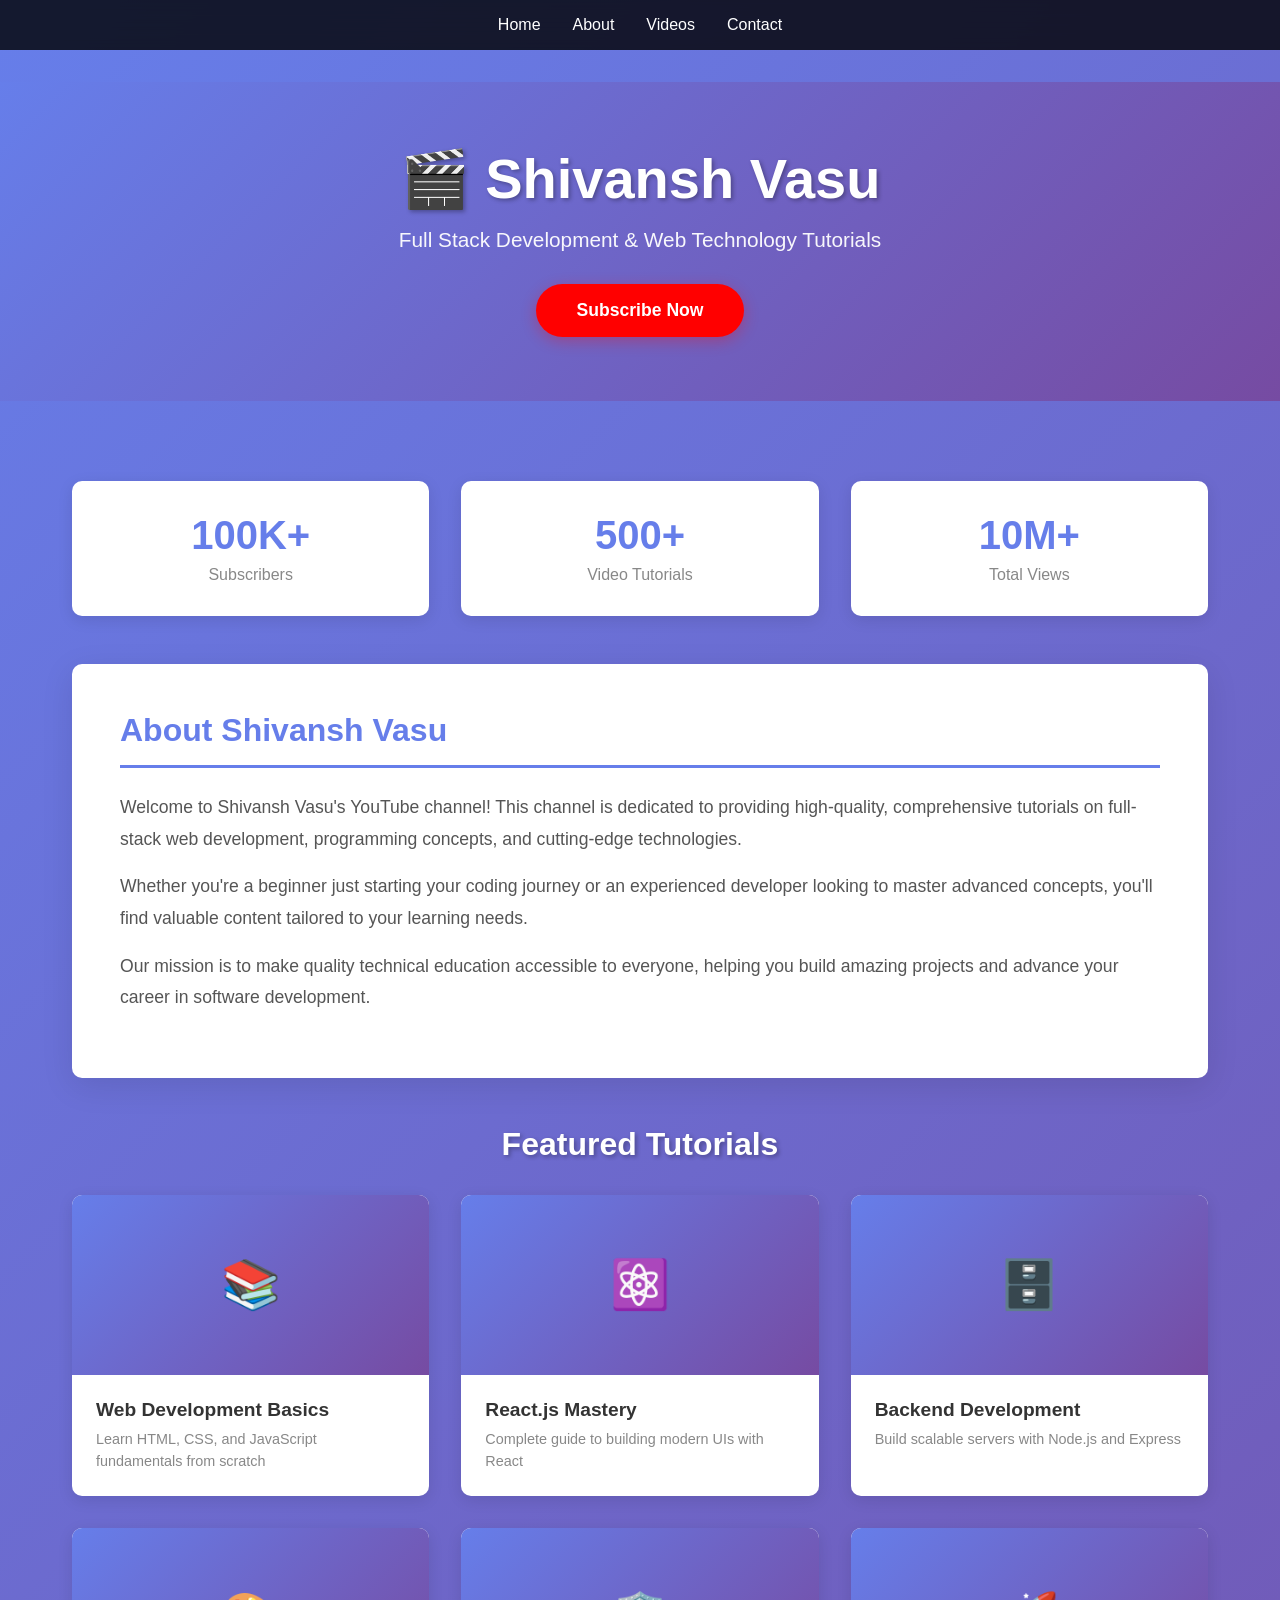
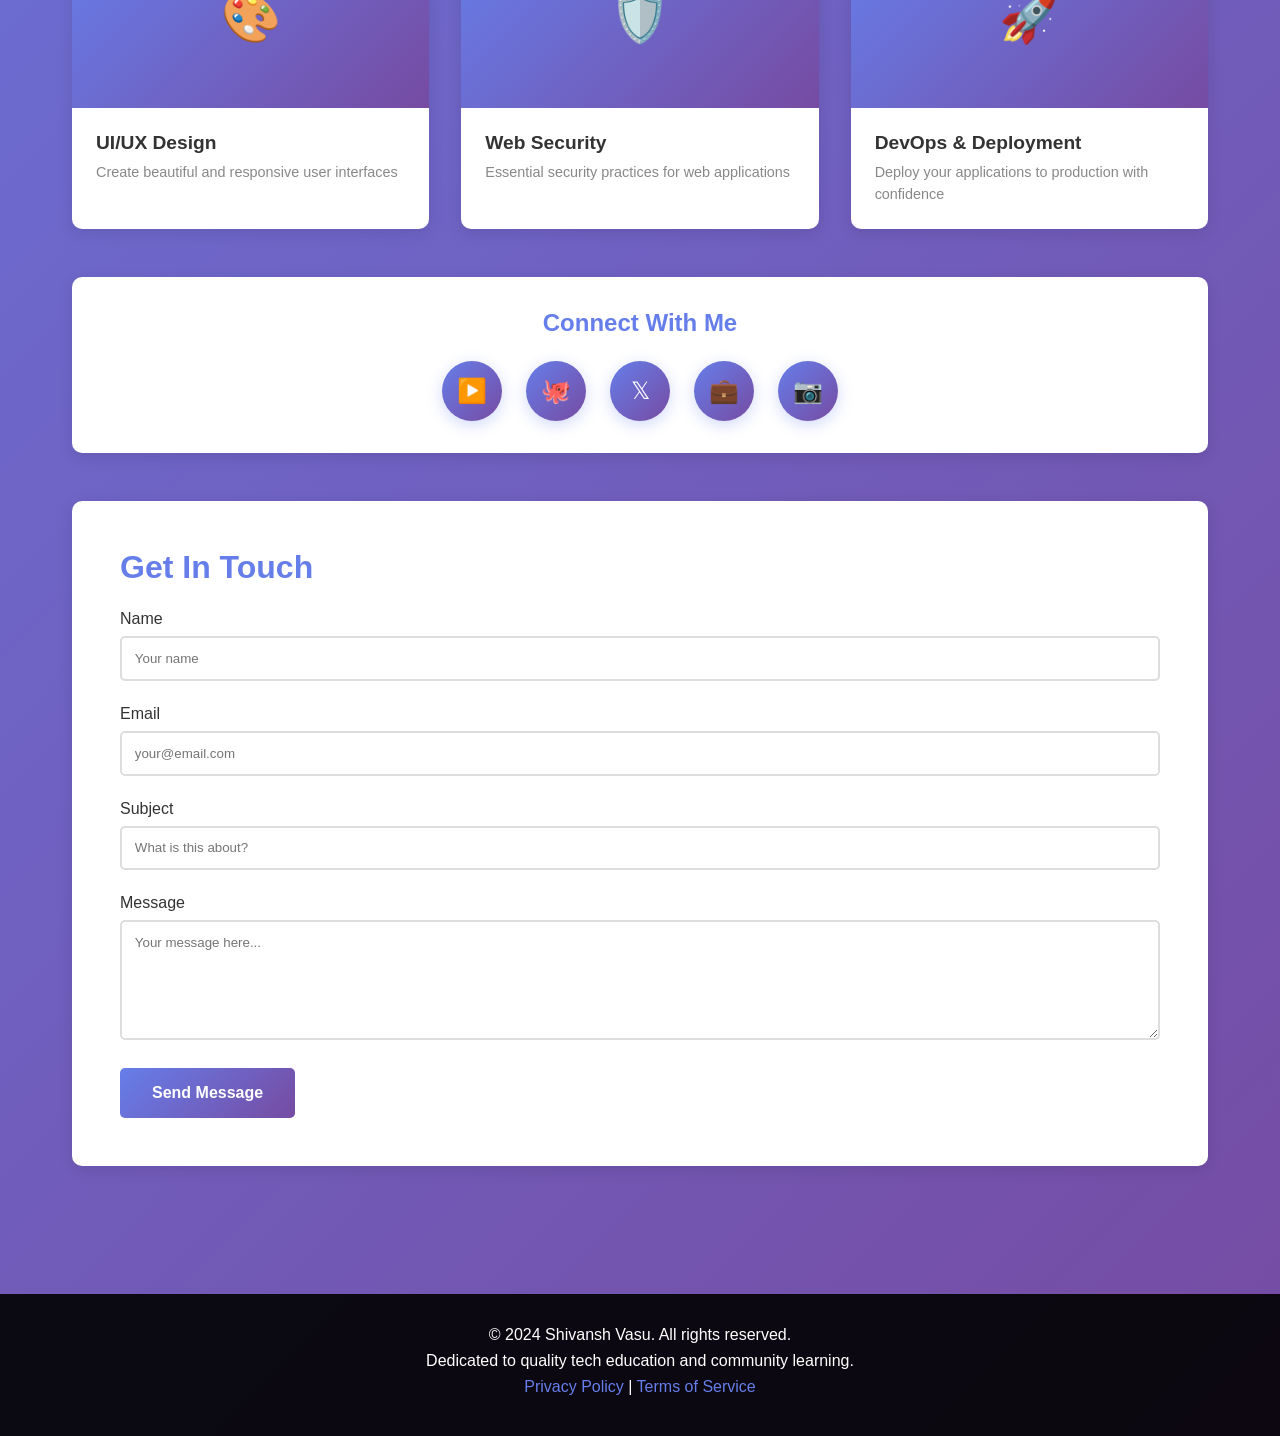
==== shivansh-vasu-yt.html @ b32cb769 "shivansh website" ====
<!DOCTYPE html>
<html lang="en">
<head>
    <meta charset="UTF-8">
    <meta name="viewport" content="width=device-width, initial-scale=1.0">
    <title>Shivansh Vasu - YouTube Channel</title>
    <style>
        * {
            margin: 0;
            padding: 0;
            box-sizing: border-box;
        }

        body {
            font-family: 'Segoe UI', Tahoma, Geneva, Verdana, sans-serif;
            background: linear-gradient(135deg, #667eea 0%, #764ba2 100%);
            min-height: 100vh;
            color: #333;
        }

        /* Navigation */
        nav {
            background: rgba(0, 0, 0, 0.8);
            padding: 1rem 2rem;
            position: sticky;
            top: 0;
            z-index: 100;
            backdrop-filter: blur(10px);
        }

        nav ul {
            list-style: none;
            display: flex;
            justify-content: center;
            gap: 2rem;
            max-width: 1200px;
            margin: 0 auto;
        }

        nav a {
            color: #fff;
            text-decoration: none;
            font-weight: 500;
            transition: color 0.3s ease;
        }

        nav a:hover {
            color: #ff0000;
        }

        /* Header Section */
        .header {
            background: linear-gradient(135deg, #667eea 0%, #764ba2 100%);
            color: white;
            padding: 4rem 2rem;
            text-align: center;
            margin-top: 2rem;
        }

        .header h1 {
            font-size: 3.5rem;
            margin-bottom: 1rem;
            text-shadow: 2px 2px 4px rgba(0, 0, 0, 0.3);
            animation: slideDown 0.8s ease;
        }

        @keyframes slideDown {
            from {
                opacity: 0;
                transform: translateY(-30px);
            }
            to {
                opacity: 1;
                transform: translateY(0);
            }
        }

        .header p {
            font-size: 1.3rem;
            margin-bottom: 2rem;
            opacity: 0.95;
        }

        .subscribe-btn {
            background: #ff0000;
            color: white;
            border: none;
            padding: 1rem 2.5rem;
            font-size: 1.1rem;
            border-radius: 50px;
            cursor: pointer;
            transition: all 0.3s ease;
            font-weight: bold;
            box-shadow: 0 4px 15px rgba(255, 0, 0, 0.3);
        }

        .subscribe-btn:hover {
            background: #cc0000;
            transform: translateY(-3px);
            box-shadow: 0 6px 20px rgba(255, 0, 0, 0.4);
        }

        /* Container */
        .container {
            max-width: 1200px;
            margin: 0 auto;
            padding: 2rem;
        }

        /* About Section */
        .about {
            background: white;
            padding: 3rem;
            border-radius: 10px;
            margin: 3rem 0;
            box-shadow: 0 8px 32px rgba(0, 0, 0, 0.1);
            animation: fadeIn 1s ease;
        }

        @keyframes fadeIn {
            from {
                opacity: 0;
                transform: translateY(20px);
            }
            to {
                opacity: 1;
                transform: translateY(0);
            }
        }

        .about h2 {
            color: #667eea;
            font-size: 2rem;
            margin-bottom: 1.5rem;
            border-bottom: 3px solid #667eea;
            padding-bottom: 1rem;
        }

        .about p {
            font-size: 1.1rem;
            line-height: 1.8;
            color: #555;
            margin-bottom: 1rem;
        }

        /* Stats Section */
        .stats {
            display: grid;
            grid-template-columns: repeat(auto-fit, minmax(250px, 1fr));
            gap: 2rem;
            margin: 3rem 0;
        }

        .stat-card {
            background: white;
            padding: 2rem;
            border-radius: 10px;
            text-align: center;
            box-shadow: 0 4px 15px rgba(0, 0, 0, 0.1);
            transition: transform 0.3s ease, box-shadow 0.3s ease;
        }

        .stat-card:hover {
            transform: translateY(-10px);
            box-shadow: 0 8px 25px rgba(0, 0, 0, 0.15);
        }

        .stat-card h3 {
            color: #667eea;
            font-size: 2.5rem;
            margin-bottom: 0.5rem;
        }

        .stat-card p {
            color: #888;
            font-size: 1rem;
        }

        /* Videos Section */
        .videos {
            margin: 3rem 0;
        }

        .videos h2 {
            color: white;
            font-size: 2rem;
            margin-bottom: 2rem;
            text-align: center;
            text-shadow: 2px 2px 4px rgba(0, 0, 0, 0.3);
        }

        .video-grid {
            display: grid;
            grid-template-columns: repeat(auto-fit, minmax(300px, 1fr));
            gap: 2rem;
        }

        .video-card {
            background: white;
            border-radius: 10px;
            overflow: hidden;
            box-shadow: 0 4px 15px rgba(0, 0, 0, 0.1);
            transition: transform 0.3s ease, box-shadow 0.3s ease;
            cursor: pointer;
        }

        .video-card:hover {
            transform: translateY(-10px);
            box-shadow: 0 8px 25px rgba(0, 0, 0, 0.2);
        }

        .video-thumbnail {
            width: 100%;
            height: 180px;
            background: linear-gradient(135deg, #667eea 0%, #764ba2 100%);
            display: flex;
            align-items: center;
            justify-content: center;
            font-size: 3rem;
            color: white;
        }

        .video-info {
            padding: 1.5rem;
        }

        .video-info h3 {
            color: #333;
            margin-bottom: 0.5rem;
            font-size: 1.2rem;
        }

        .video-info p {
            color: #888;
            font-size: 0.9rem;
            line-height: 1.5;
        }

        /* Social Links */
        .social {
            text-align: center;
            margin: 3rem 0;
            padding: 2rem;
            background: white;
            border-radius: 10px;
            box-shadow: 0 4px 15px rgba(0, 0, 0, 0.1);
        }

        .social h2 {
            color: #667eea;
            margin-bottom: 1.5rem;
        }

        .social-links {
            display: flex;
            justify-content: center;
            gap: 1.5rem;
            flex-wrap: wrap;
        }

        .social-link {
            width: 60px;
            height: 60px;
            border-radius: 50%;
            background: linear-gradient(135deg, #667eea 0%, #764ba2 100%);
            display: flex;
            align-items: center;
            justify-content: center;
            color: white;
            text-decoration: none;
            font-size: 1.5rem;
            transition: transform 0.3s ease;
            box-shadow: 0 4px 15px rgba(102, 126, 234, 0.3);
        }

        .social-link:hover {
            transform: scale(1.1) rotate(10deg);
        }

        /* Contact Form */
        .contact {
            background: white;
            padding: 3rem;
            border-radius: 10px;
            margin: 3rem 0;
            box-shadow: 0 4px 15px rgba(0, 0, 0, 0.1);
        }

        .contact h2 {
            color: #667eea;
            margin-bottom: 1.5rem;
            font-size: 2rem;
        }

        .form-group {
            margin-bottom: 1.5rem;
        }

        .form-group label {
            display: block;
            color: #333;
            margin-bottom: 0.5rem;
            font-weight: 500;
        }

        .form-group input,
        .form-group textarea {
            width: 100%;
            padding: 0.8rem;
            border: 2px solid #ddd;
            border-radius: 5px;
            font-family: inherit;
            transition: border-color 0.3s ease;
        }

        .form-group input:focus,
        .form-group textarea:focus {
            outline: none;
            border-color: #667eea;
        }

        .form-group textarea {
            resize: vertical;
            min-height: 120px;
        }

        .submit-btn {
            background: linear-gradient(135deg, #667eea 0%, #764ba2 100%);
            color: white;
            border: none;
            padding: 1rem 2rem;
            border-radius: 5px;
            cursor: pointer;
            font-size: 1rem;
            font-weight: bold;
            transition: transform 0.3s ease;
        }

        .submit-btn:hover {
            transform: translateY(-3px);
        }

        /* Footer */
        footer {
            background: rgba(0, 0, 0, 0.9);
            color: white;
            text-align: center;
            padding: 2rem;
            margin-top: 3rem;
        }

        footer p {
            margin-bottom: 0.5rem;
        }

        footer a {
            color: #667eea;
            text-decoration: none;
            transition: color 0.3s ease;
        }

        footer a:hover {
            color: #ff0000;
        }

        /* Responsive */
        @media (max-width: 768px) {
            nav ul {
                flex-direction: column;
                gap: 1rem;
            }

            .header h1 {
                font-size: 2rem;
            }

            .header p {
                font-size: 1rem;
            }

            .about, .contact, .social {
                padding: 1.5rem;
            }

            .stats {
                grid-template-columns: 1fr;
            }
        }
    </style>
</head>
<body>
    <!-- Navigation -->
    <nav>
        <ul>
            <li><a href="#home">Home</a></li>
            <li><a href="#about">About</a></li>
            <li><a href="#videos">Videos</a></li>
            <li><a href="#contact">Contact</a></li>
        </ul>
    </nav>

    <!-- Header -->
    <section class="header" id="home">
        <h1>🎬 Shivansh Vasu</h1>
        <p>Full Stack Development & Web Technology Tutorials</p>
        <button class="subscribe-btn" onclick="alert('Subscribe to the channel!')">Subscribe Now</button>
    </section>

    <!-- Main Container -->
    <div class="container">
        <!-- Stats Section -->
        <section class="stats">
            <div class="stat-card">
                <h3>100K+</h3>
                <p>Subscribers</p>
            </div>
            <div class="stat-card">
                <h3>500+</h3>
                <p>Video Tutorials</p>
            </div>
            <div class="stat-card">
                <h3>10M+</h3>
                <p>Total Views</p>
            </div>
        </section>

        <!-- About Section -->
        <section class="about" id="about">
            <h2>About Shivansh Vasu</h2>
            <p>
                Welcome to Shivansh Vasu's YouTube channel! This channel is dedicated to providing high-quality, 
                comprehensive tutorials on full-stack web development, programming concepts, and cutting-edge technologies.
            </p>
            <p>
                Whether you're a beginner just starting your coding journey or an experienced developer looking to 
                master advanced concepts, you'll find valuable content tailored to your learning needs.
            </p>
            <p>
                Our mission is to make quality technical education accessible to everyone, helping you build amazing 
                projects and advance your career in software development.
            </p>
        </section>

        <!-- Videos Section -->
        <section class="videos" id="videos">
            <h2>Featured Tutorials</h2>
            <div class="video-grid">
                <div class="video-card">
                    <div class="video-thumbnail">📚</div>
                    <div class="video-info">
                        <h3>Web Development Basics</h3>
                        <p>Learn HTML, CSS, and JavaScript fundamentals from scratch</p>
                    </div>
                </div>
                <div class="video-card">
                    <div class="video-thumbnail">⚛️</div>
                    <div class="video-info">
                        <h3>React.js Mastery</h3>
                        <p>Complete guide to building modern UIs with React</p>
                    </div>
                </div>
                <div class="video-card">
                    <div class="video-thumbnail">🗄️</div>
                    <div class="video-info">
                        <h3>Backend Development</h3>
                        <p>Build scalable servers with Node.js and Express</p>
                    </div>
                </div>
                <div class="video-card">
                    <div class="video-thumbnail">🎨</div>
                    <div class="video-info">
                        <h3>UI/UX Design</h3>
                        <p>Create beautiful and responsive user interfaces</p>
                    </div>
                </div>
                <div class="video-card">
                    <div class="video-thumbnail">🛡️</div>
                    <div class="video-info">
                        <h3>Web Security</h3>
                        <p>Essential security practices for web applications</p>
                    </div>
                </div>
                <div class="video-card">
                    <div class="video-thumbnail">🚀</div>
                    <div class="video-info">
                        <h3>DevOps & Deployment</h3>
                        <p>Deploy your applications to production with confidence</p>
                    </div>
                </div>
            </div>
        </section>

        <!-- Social Links -->
        <section class="social">
            <h2>Connect With Me</h2>
            <div class="social-links">
                <a href="#" class="social-link" title="YouTube">▶️</a>
                <a href="#" class="social-link" title="GitHub">🐙</a>
                <a href="#" class="social-link" title="Twitter">𝕏</a>
                <a href="#" class="social-link" title="LinkedIn">💼</a>
                <a href="#" class="social-link" title="Instagram">📷</a>
            </div>
        </section>

        <!-- Contact Section -->
        <section class="contact" id="contact">
            <h2>Get In Touch</h2>
            <form onsubmit="handleSubmit(event)">
                <div class="form-group">
                    <label for="name">Name</label>
                    <input type="text" id="name" required placeholder="Your name">
                </div>
                <div class="form-group">
                    <label for="email">Email</label>
                    <input type="email" id="email" required placeholder="your@email.com">
                </div>
                <div class="form-group">
                    <label for="subject">Subject</label>
                    <input type="text" id="subject" required placeholder="What is this about?">
                </div>
                <div class="form-group">
                    <label for="message">Message</label>
                    <textarea id="message" required placeholder="Your message here..."></textarea>
                </div>
                <button type="submit" class="submit-btn">Send Message</button>
            </form>
        </section>
    </div>

    <!-- Footer -->
    <footer>
        <p>&copy; 2024 Shivansh Vasu. All rights reserved.</p>
        <p>Dedicated to quality tech education and community learning.</p>
        <p><a href="#">Privacy Policy</a> | <a href="#">Terms of Service</a></p>
    </footer>

    <script>
        function handleSubmit(event) {
            event.preventDefault();
            const name = document.getElementById('name').value;
            alert(`Thank you, ${name}! Your message has been received.`);
            event.target.reset();
        }
    </script>
</body>
</html>
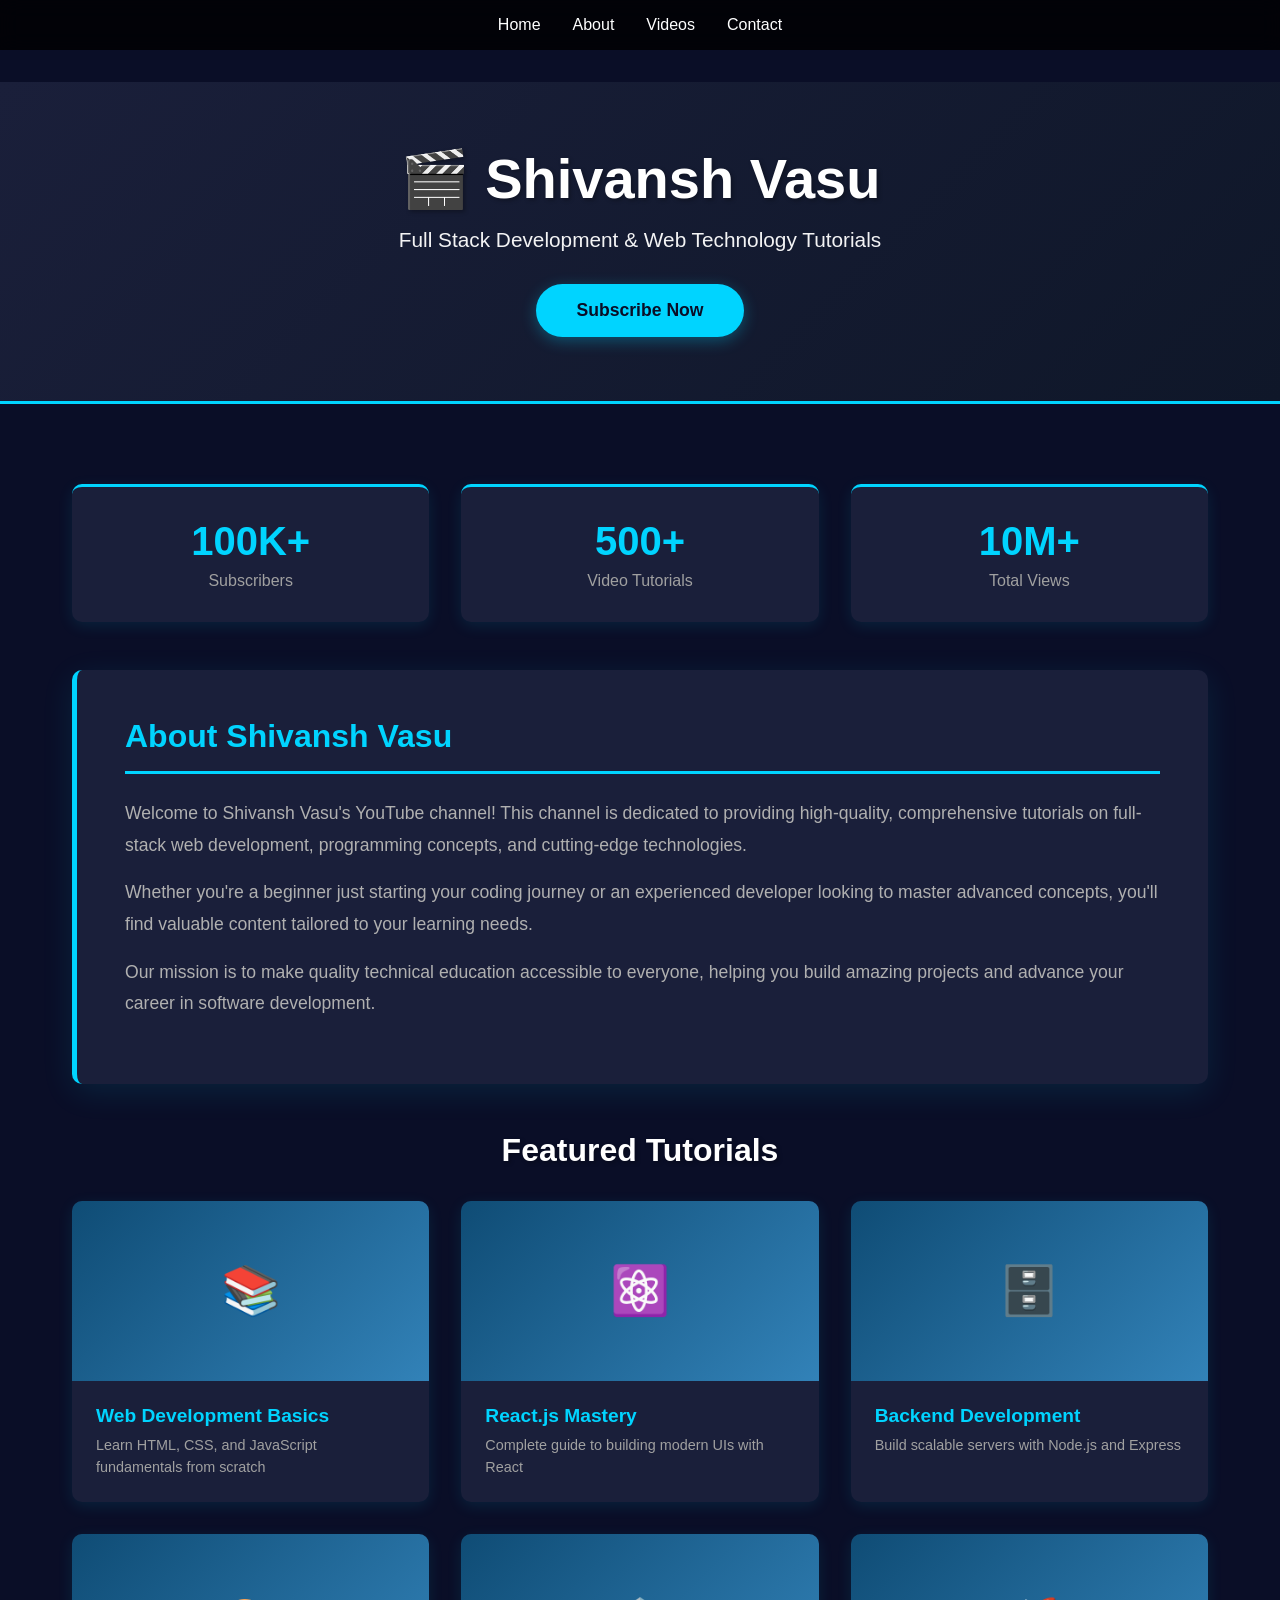
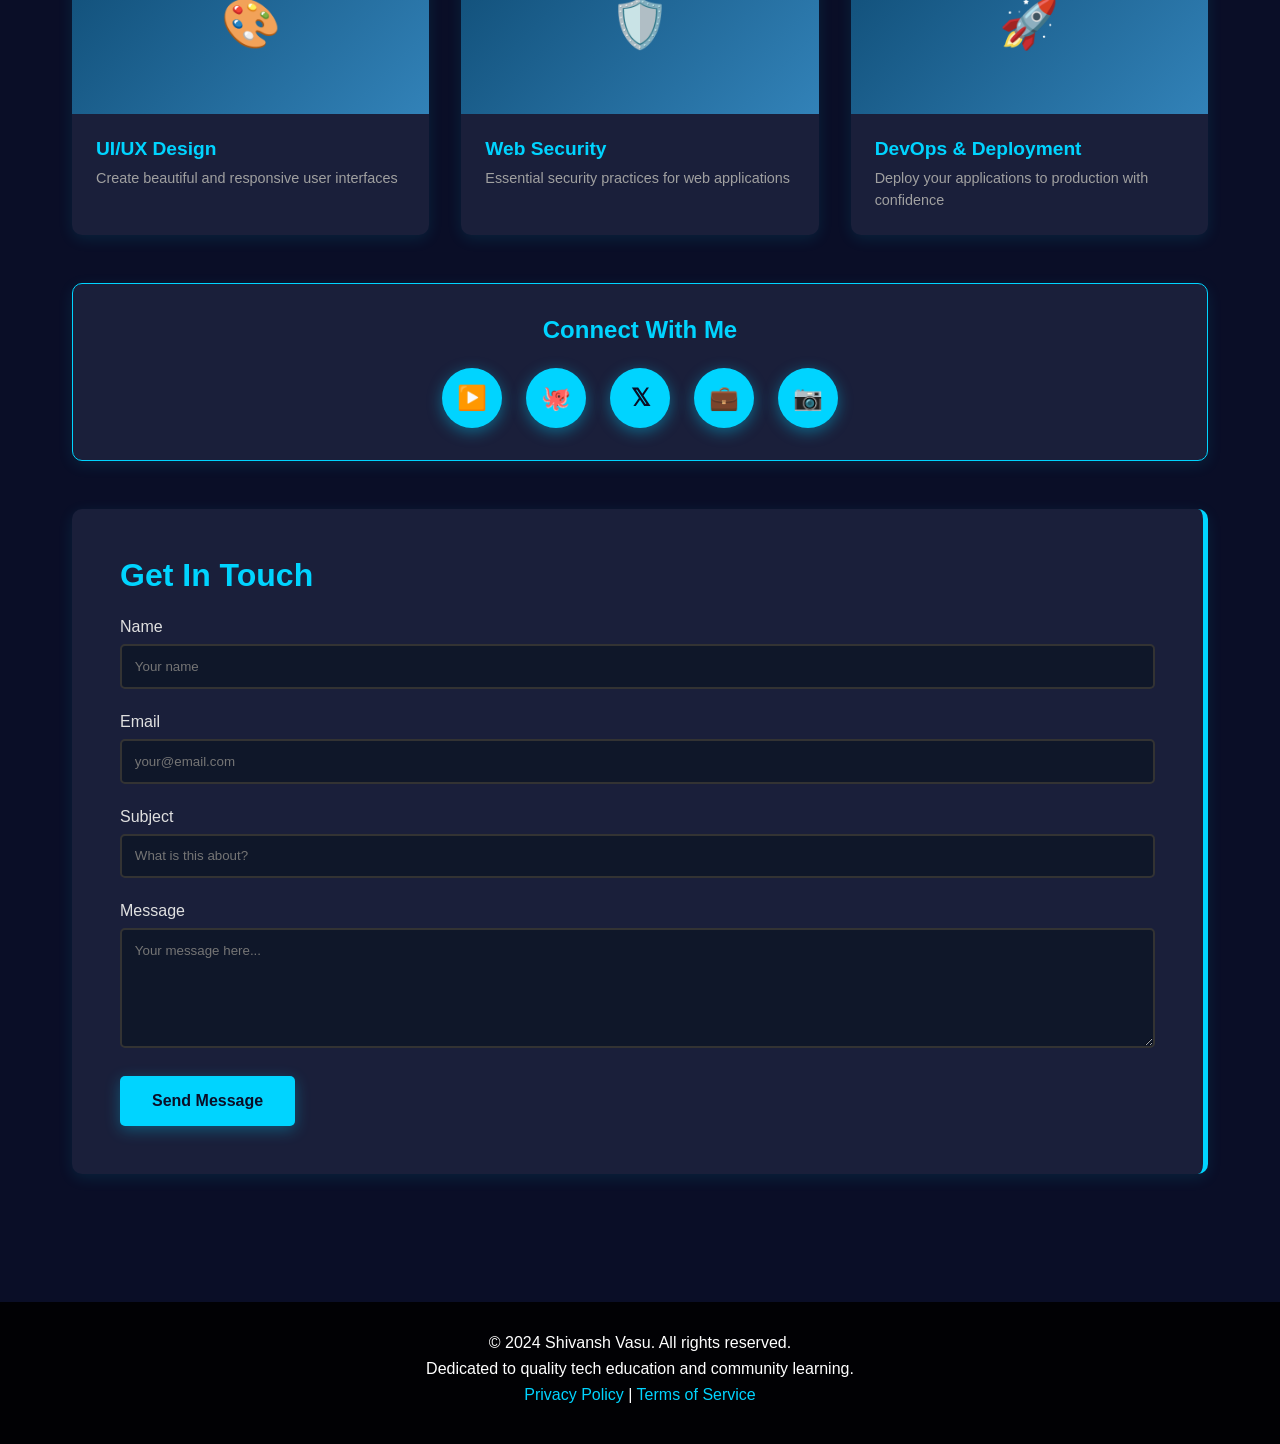
==== commit 460fc44a: "tsv web" ====
--- a/shivansh-vasu-yt.html
+++ b/shivansh-vasu-yt.html
@@ -13,9 +13,9 @@
 
         body {
             font-family: 'Segoe UI', Tahoma, Geneva, Verdana, sans-serif;
-            background: linear-gradient(135deg, #667eea 0%, #764ba2 100%);
+            background: #0a0e27;
             min-height: 100vh;
-            color: #333;
+            color: #e0e0e0;
         }
 
         /* Navigation */
@@ -45,16 +45,17 @@
         }
 
         nav a:hover {
-            color: #ff0000;
+            color: #00d4ff;
         }
 
         /* Header Section */
         .header {
-            background: linear-gradient(135deg, #667eea 0%, #764ba2 100%);
+            background: linear-gradient(135deg, #1a1f3a 0%, #0f1729 100%);
             color: white;
             padding: 4rem 2rem;
             text-align: center;
             margin-top: 2rem;
+            border-bottom: 3px solid #00d4ff;
         }
 
         .header h1 {
@@ -82,8 +83,8 @@
         }
 
         .subscribe-btn {
-            background: #ff0000;
-            color: white;
+            background: #00d4ff;
+            color: #0a0e27;
             border: none;
             padding: 1rem 2.5rem;
             font-size: 1.1rem;
@@ -91,13 +92,13 @@
             cursor: pointer;
             transition: all 0.3s ease;
             font-weight: bold;
-            box-shadow: 0 4px 15px rgba(255, 0, 0, 0.3);
+            box-shadow: 0 4px 15px rgba(0, 212, 255, 0.3);
         }
 
         .subscribe-btn:hover {
-            background: #cc0000;
+            background: #00a8cc;
             transform: translateY(-3px);
-            box-shadow: 0 6px 20px rgba(255, 0, 0, 0.4);
+            box-shadow: 0 6px 20px rgba(0, 212, 255, 0.5);
         }
 
         /* Container */
@@ -109,12 +110,13 @@
 
         /* About Section */
         .about {
-            background: white;
+            background: #1a1f3a;
             padding: 3rem;
             border-radius: 10px;
             margin: 3rem 0;
-            box-shadow: 0 8px 32px rgba(0, 0, 0, 0.1);
+            box-shadow: 0 8px 32px rgba(0, 212, 255, 0.1);
             animation: fadeIn 1s ease;
+            border-left: 5px solid #00d4ff;
         }
 
         @keyframes fadeIn {
@@ -129,17 +131,17 @@
         }
 
         .about h2 {
-            color: #667eea;
+            color: #00d4ff;
             font-size: 2rem;
             margin-bottom: 1.5rem;
-            border-bottom: 3px solid #667eea;
+            border-bottom: 3px solid #00d4ff;
             padding-bottom: 1rem;
         }
 
         .about p {
             font-size: 1.1rem;
             line-height: 1.8;
-            color: #555;
+            color: #b0b0b0;
             margin-bottom: 1rem;
         }
 
@@ -152,27 +154,28 @@
         }
 
         .stat-card {
-            background: white;
+            background: #1a1f3a;
             padding: 2rem;
             border-radius: 10px;
             text-align: center;
-            box-shadow: 0 4px 15px rgba(0, 0, 0, 0.1);
+            box-shadow: 0 4px 15px rgba(0, 212, 255, 0.1);
             transition: transform 0.3s ease, box-shadow 0.3s ease;
+            border-top: 3px solid #00d4ff;
         }
 
         .stat-card:hover {
             transform: translateY(-10px);
-            box-shadow: 0 8px 25px rgba(0, 0, 0, 0.15);
+            box-shadow: 0 8px 25px rgba(0, 212, 255, 0.25);
         }
 
         .stat-card h3 {
-            color: #667eea;
+            color: #00d4ff;
             font-size: 2.5rem;
             margin-bottom: 0.5rem;
         }
 
         .stat-card p {
-            color: #888;
+            color: #a0a0a0;
             font-size: 1rem;
         }
 
@@ -196,23 +199,23 @@
         }
 
         .video-card {
-            background: white;
+            background: #1a1f3a;
             border-radius: 10px;
             overflow: hidden;
-            box-shadow: 0 4px 15px rgba(0, 0, 0, 0.1);
+            box-shadow: 0 4px 15px rgba(0, 212, 255, 0.1);
             transition: transform 0.3s ease, box-shadow 0.3s ease;
             cursor: pointer;
         }
 
         .video-card:hover {
             transform: translateY(-10px);
-            box-shadow: 0 8px 25px rgba(0, 0, 0, 0.2);
+            box-shadow: 0 8px 25px rgba(0, 212, 255, 0.3);
         }
 
         .video-thumbnail {
             width: 100%;
             height: 180px;
-            background: linear-gradient(135deg, #667eea 0%, #764ba2 100%);
+            background: linear-gradient(135deg, #0f4c75 0%, #3282b8 100%);
             display: flex;
             align-items: center;
             justify-content: center;
@@ -225,13 +228,13 @@
         }
 
         .video-info h3 {
-            color: #333;
+            color: #00d4ff;
             margin-bottom: 0.5rem;
             font-size: 1.2rem;
         }
 
         .video-info p {
-            color: #888;
+            color: #a0a0a0;
             font-size: 0.9rem;
             line-height: 1.5;
         }
@@ -241,13 +244,14 @@
             text-align: center;
             margin: 3rem 0;
             padding: 2rem;
-            background: white;
+            background: #1a1f3a;
             border-radius: 10px;
-            box-shadow: 0 4px 15px rgba(0, 0, 0, 0.1);
+            box-shadow: 0 4px 15px rgba(0, 212, 255, 0.1);
+            border: 1px solid #00d4ff;
         }
 
         .social h2 {
-            color: #667eea;
+            color: #00d4ff;
             margin-bottom: 1.5rem;
         }
 
@@ -262,32 +266,35 @@
             width: 60px;
             height: 60px;
             border-radius: 50%;
-            background: linear-gradient(135deg, #667eea 0%, #764ba2 100%);
+            background: #00d4ff;
             display: flex;
             align-items: center;
             justify-content: center;
-            color: white;
+            color: #0a0e27;
             text-decoration: none;
             font-size: 1.5rem;
             transition: transform 0.3s ease;
-            box-shadow: 0 4px 15px rgba(102, 126, 234, 0.3);
+            box-shadow: 0 4px 15px rgba(0, 212, 255, 0.4);
+            font-weight: bold;
         }
 
         .social-link:hover {
             transform: scale(1.1) rotate(10deg);
+            box-shadow: 0 6px 20px rgba(0, 212, 255, 0.6);
         }
 
         /* Contact Form */
         .contact {
-            background: white;
+            background: #1a1f3a;
             padding: 3rem;
             border-radius: 10px;
             margin: 3rem 0;
-            box-shadow: 0 4px 15px rgba(0, 0, 0, 0.1);
+            box-shadow: 0 4px 15px rgba(0, 212, 255, 0.1);
+            border-right: 5px solid #00d4ff;
         }
 
         .contact h2 {
-            color: #667eea;
+            color: #00d4ff;
             margin-bottom: 1.5rem;
             font-size: 2rem;
         }
@@ -298,7 +305,7 @@
 
         .form-group label {
             display: block;
-            color: #333;
+            color: #e0e0e0;
             margin-bottom: 0.5rem;
             font-weight: 500;
         }
@@ -307,16 +314,19 @@
         .form-group textarea {
             width: 100%;
             padding: 0.8rem;
-            border: 2px solid #ddd;
+            border: 2px solid #333;
             border-radius: 5px;
             font-family: inherit;
             transition: border-color 0.3s ease;
+            background: #0f1729;
+            color: #e0e0e0;
         }
 
         .form-group input:focus,
         .form-group textarea:focus {
             outline: none;
-            border-color: #667eea;
+            border-color: #00d4ff;
+            box-shadow: 0 0 10px rgba(0, 212, 255, 0.2);
         }
 
         .form-group textarea {
@@ -325,19 +335,21 @@
         }
 
         .submit-btn {
-            background: linear-gradient(135deg, #667eea 0%, #764ba2 100%);
-            color: white;
+            background: #00d4ff;
+            color: #0a0e27;
             border: none;
             padding: 1rem 2rem;
             border-radius: 5px;
             cursor: pointer;
             font-size: 1rem;
             font-weight: bold;
-            transition: transform 0.3s ease;
+            transition: transform 0.3s ease, box-shadow 0.3s ease;
+            box-shadow: 0 4px 15px rgba(0, 212, 255, 0.3);
         }
 
         .submit-btn:hover {
             transform: translateY(-3px);
+            box-shadow: 0 6px 20px rgba(0, 212, 255, 0.5);
         }
 
         /* Footer */
@@ -354,13 +366,13 @@
         }
 
         footer a {
-            color: #667eea;
+            color: #00d4ff;
             text-decoration: none;
             transition: color 0.3s ease;
         }
 
         footer a:hover {
-            color: #ff0000;
+            color: #ffffff;
         }
 
         /* Responsive */
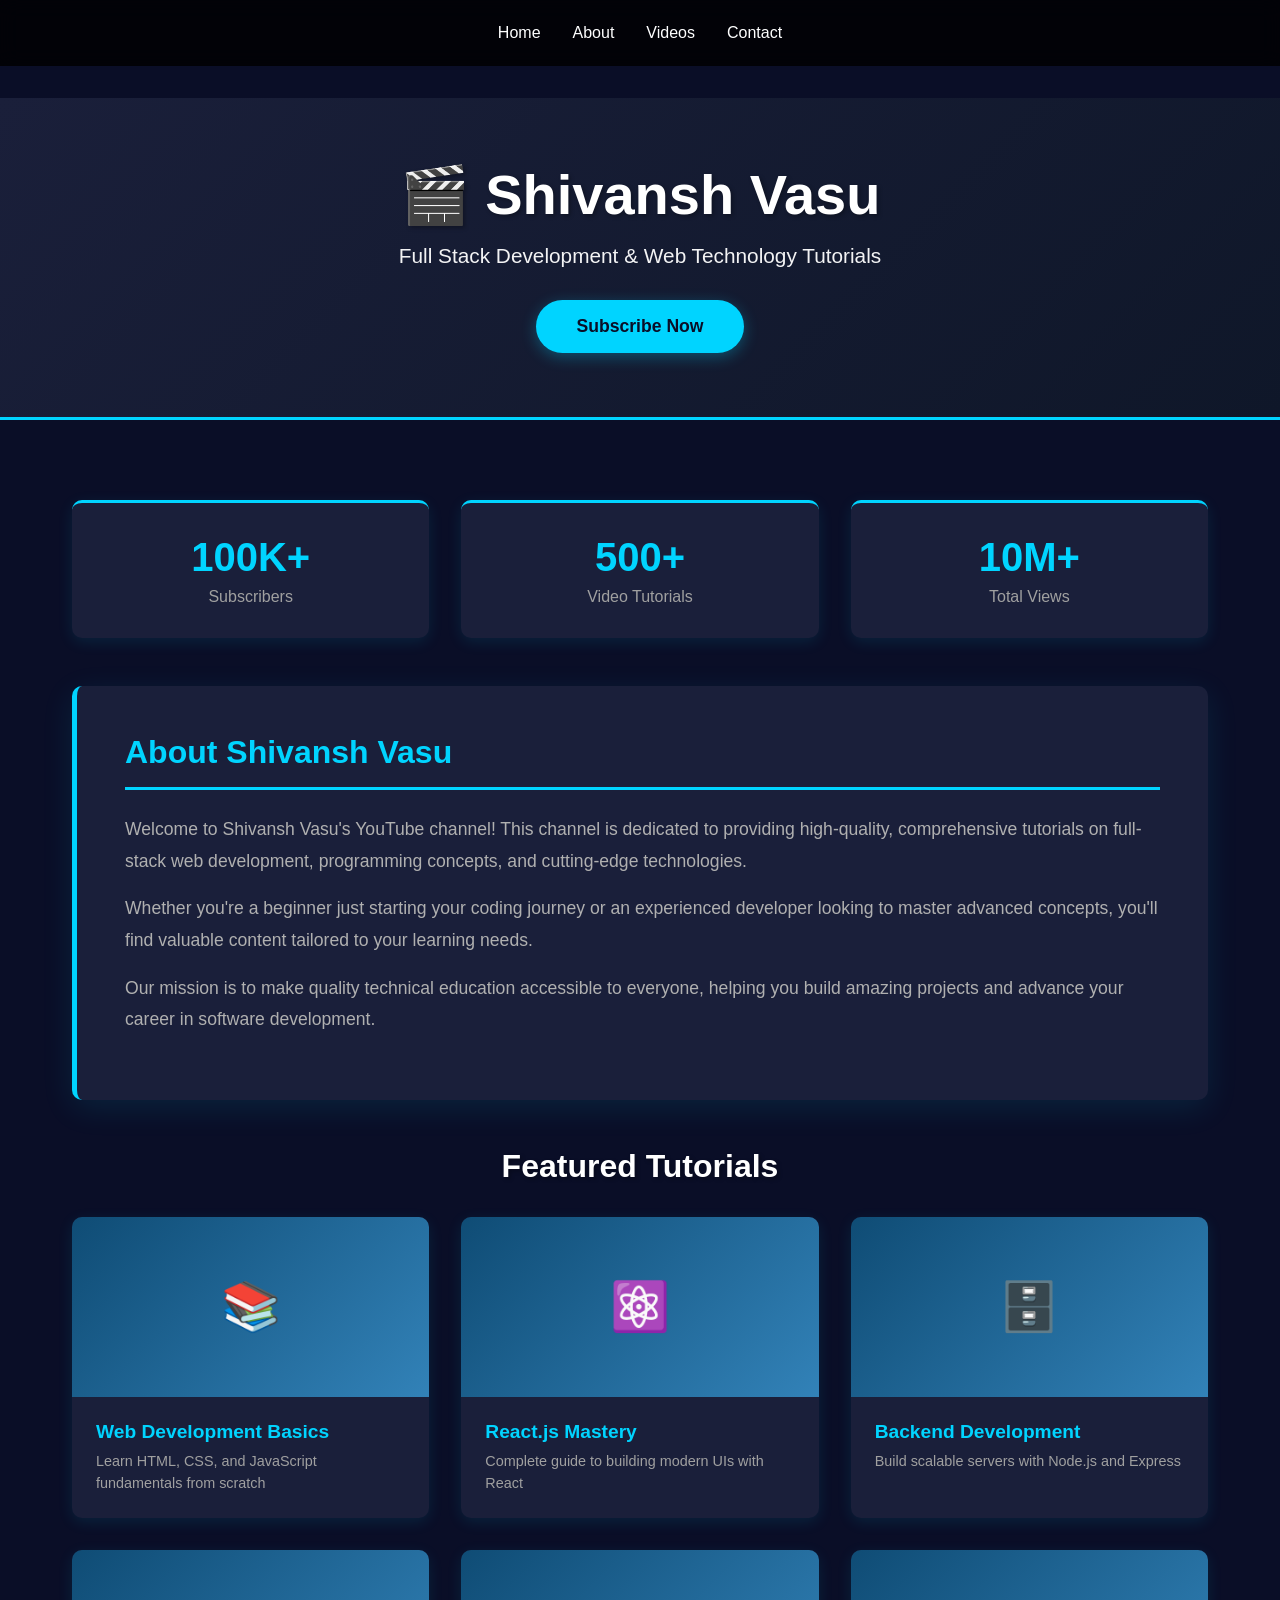
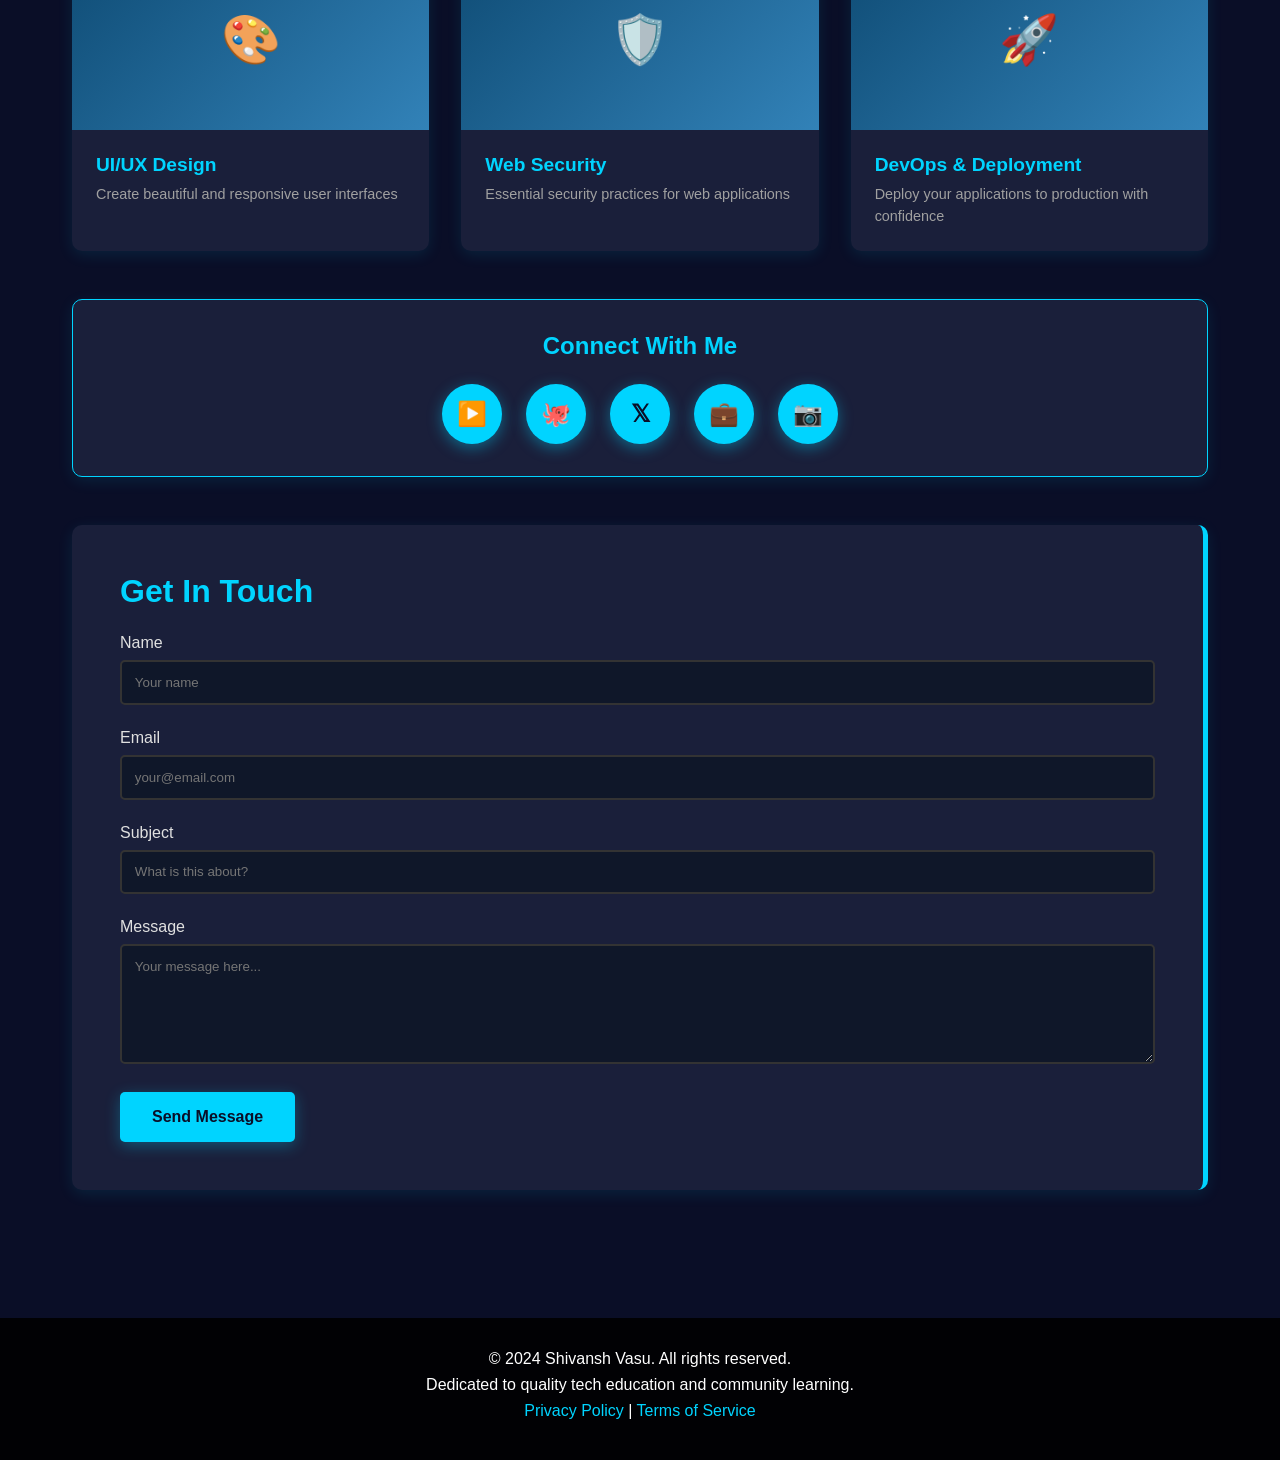
==== commit 5e04c238: "feature 1" ====
--- a/shivansh-vasu-yt.html
+++ b/shivansh-vasu-yt.html
@@ -26,6 +26,8 @@
             top: 0;
             z-index: 100;
             backdrop-filter: blur(10px);
+            padding-top: 1.5rem;
+            padding-bottom: 1.5rem;
         }
 
         nav ul {
